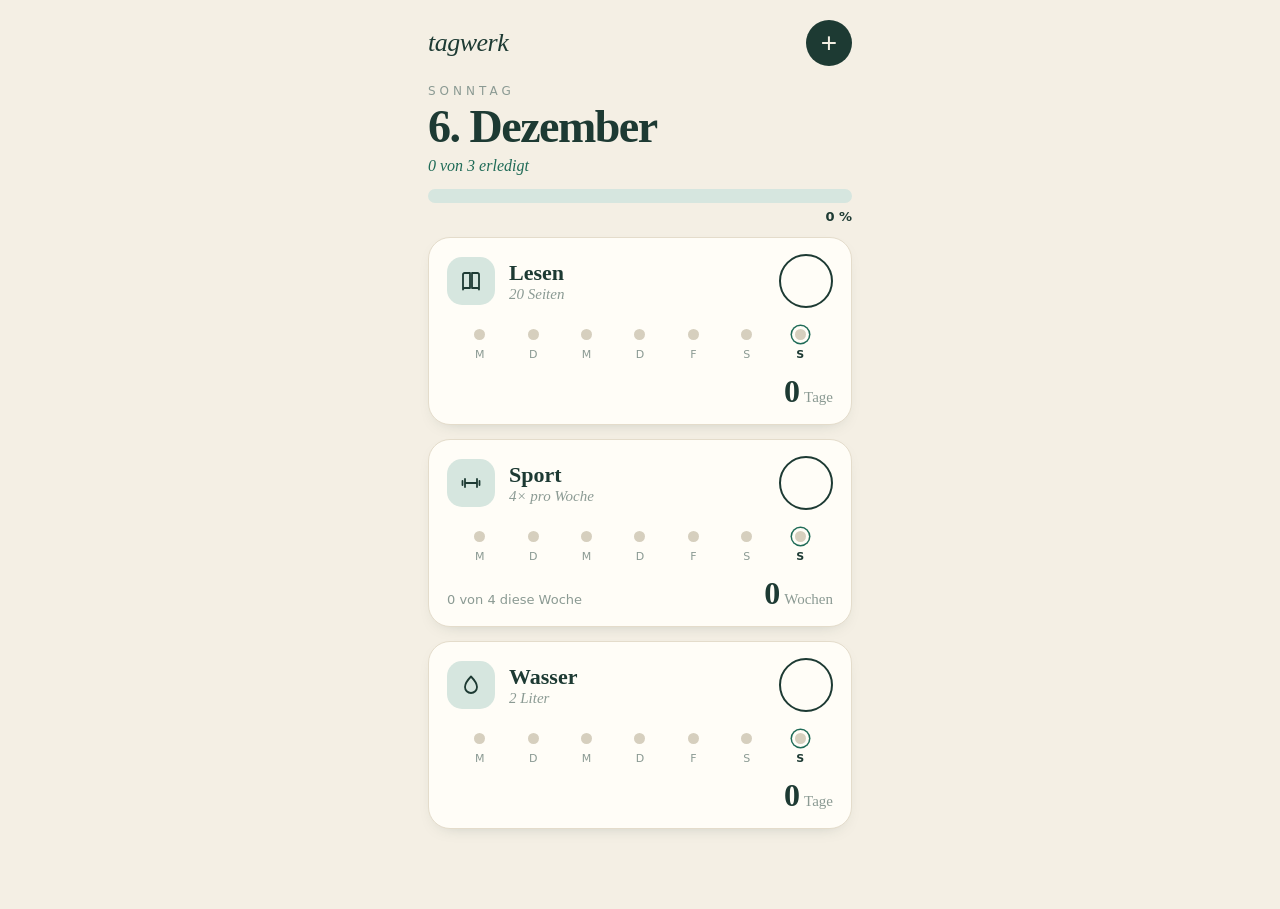
==== index.html @ be9cf5a3 "Erster Prototyp: Tagwerk Gewohnheits-Tagesplaner Co-Authored-By: Claude Sonnet 5.5 <noreply@anthropi" ====
<!doctype html>
<html lang="de">
<head>
  <meta charset="utf-8">
  <meta name="viewport" content="width=device-width, initial-scale=1, viewport-fit=cover">
  <meta name="theme-color" content="#f4efe4">
  <title>Tagwerk</title>
  <link rel="stylesheet" href="styles.css">
</head>
<body>
  <main class="app">
    <header class="top">
      <span class="brand">tagwerk</span>
      <button class="add-btn" id="addBtn" aria-label="Neue Gewohnheit">+</button>
    </header>

    <section class="hero">
      <p class="weekday" id="weekday"></p>
      <h1 class="date" id="date"></h1>
      <p class="status" id="status"></p>
    </section>

    <div class="progress" role="progressbar" aria-valuemin="0" aria-valuemax="100" id="progress">
      <div class="progress-fill" id="progressFill"></div>
      <span class="progress-label" id="progressLabel">0 %</span>
    </div>

    <section class="list" id="list"></section>
    <p class="empty" id="empty" hidden>Noch nichts geplant. Tippe auf +, um deine erste Gewohnheit anzulegen.</p>
  </main>

  <dialog id="dialog">
    <form method="dialog" id="form" class="sheet">
      <h2 id="dialogTitle">Neue Gewohnheit</h2>

      <label>Name
        <input type="text" id="fName" maxlength="28" placeholder="z. B. Lesen" required>
      </label>

      <label>Ziel
        <input type="text" id="fGoal" maxlength="32" placeholder="z. B. 20 Seiten">
      </label>

      <fieldset>
        <legend>Symbol</legend>
        <div class="icons" id="iconPicker"></div>
      </fieldset>

      <label>Wie oft pro Woche?
        <select id="fPerWeek"></select>
      </label>

      <div class="actions">
        <button type="button" class="btn danger" id="deleteBtn">Löschen</button>
        <span class="spacer"></span>
        <button type="button" class="btn" id="cancelBtn">Abbrechen</button>
        <button type="submit" class="btn primary" id="saveBtn">Speichern</button>
      </div>
    </form>
  </dialog>

  <script src="app.js"></script>
</body>
</html>
---- styles.css ----
:root {
  --bg: #f4efe4;
  --card: #fffdf7;
  --ink: #1d3a33;
  --accent: #1f6b57;
  --accent-soft: #d6e6df;
  --muted: #8b9a93;
  --line: #e4dccb;
  --danger: #a4372f;
  --radius: 22px;
  --serif: Georgia, "Times New Roman", serif;
  --sans: system-ui, -apple-system, "Segoe UI", Roboto, sans-serif;
}

* { box-sizing: border-box; }

html, body { margin: 0; }

body {
  background: var(--bg);
  color: var(--ink);
  font-family: var(--sans);
  -webkit-font-smoothing: antialiased;
  min-height: 100vh;
}

.app {
  max-width: 460px;
  margin: 0 auto;
  padding: max(20px, env(safe-area-inset-top)) 18px 80px;
}

.top {
  display: flex;
  align-items: center;
  justify-content: space-between;
  margin-bottom: 18px;
}

.brand {
  font-family: var(--serif);
  font-style: italic;
  font-size: 26px;
  letter-spacing: -0.5px;
}

.add-btn {
  width: 46px;
  height: 46px;
  border-radius: 50%;
  border: none;
  background: var(--ink);
  color: var(--bg);
  font-size: 28px;
  line-height: 1;
  cursor: pointer;
  transition: transform .15s;
}
.add-btn:active { transform: scale(.92); }

.hero { margin-bottom: 14px; }

.weekday {
  margin: 0;
  font-size: 12px;
  letter-spacing: 4px;
  text-transform: uppercase;
  color: var(--muted);
}

.date {
  margin: 2px 0 4px;
  font-family: var(--serif);
  font-size: 46px;
  font-weight: 700;
  letter-spacing: -1.5px;
}

.status {
  margin: 0;
  font-family: var(--serif);
  font-style: italic;
  color: var(--accent);
}

.progress {
  position: relative;
  height: 14px;
  border-radius: 99px;
  background: var(--accent-soft);
  margin: 12px 0 22px;
}

.progress-fill {
  height: 100%;
  width: 0;
  border-radius: 99px;
  background: var(--accent);
  transition: width .45s cubic-bezier(.3, .8, .3, 1);
}

.progress-label {
  position: absolute;
  right: 0;
  top: 20px;
  font-size: 13px;
  font-weight: 700;
}

.list { margin-top: 34px; display: grid; gap: 14px; }

.card {
  background: var(--card);
  border: 1px solid var(--line);
  border-radius: var(--radius);
  padding: 16px 18px 14px;
  box-shadow: 0 6px 18px -12px rgba(29, 58, 51, .35);
}

.card-head {
  display: flex;
  align-items: center;
  gap: 14px;
}

.icon-box {
  width: 48px;
  height: 48px;
  border-radius: 15px;
  background: var(--accent-soft);
  display: grid;
  place-items: center;
  flex: none;
}

.icon-box svg {
  width: 24px;
  height: 24px;
  fill: none;
  stroke: var(--ink);
  stroke-width: 1.8;
  stroke-linecap: round;
  stroke-linejoin: round;
}

.titles {
  flex: 1;
  min-width: 0;
  background: none;
  border: none;
  padding: 0;
  text-align: left;
  font: inherit;
  color: inherit;
  cursor: pointer;
}

.name {
  display: block;
  font-family: var(--serif);
  font-size: 22px;
  font-weight: 700;
  white-space: nowrap;
  overflow: hidden;
  text-overflow: ellipsis;
}

.goal {
  display: block;
  font-family: var(--serif);
  font-style: italic;
  color: var(--muted);
  font-size: 15px;
}

.check {
  width: 54px;
  height: 54px;
  border-radius: 50%;
  border: 2px solid var(--ink);
  background: transparent;
  display: grid;
  place-items: center;
  cursor: pointer;
  flex: none;
  transition: background .2s, transform .15s;
}
.check svg {
  width: 26px;
  height: 26px;
  fill: none;
  stroke: var(--bg);
  stroke-width: 3;
  stroke-linecap: round;
  stroke-linejoin: round;
  opacity: 0;
  transition: opacity .15s;
}
.check.on { background: var(--ink); }
.check.on svg { opacity: 1; }
.check:active { transform: scale(.9); }

.week {
  display: grid;
  grid-template-columns: repeat(7, 1fr);
  margin: 16px 6px 0;
}

.day {
  display: grid;
  grid-template-rows: 20px auto;
  align-items: center;
  justify-items: center;
  gap: 4px;
  background: none;
  border: none;
  padding: 0;
  font: inherit;
  color: var(--muted);
  cursor: pointer;
}
.day:disabled { cursor: default; }

.day .dot {
  width: 11px;
  height: 11px;
  border-radius: 50%;
  background: #d6cfbe;
  transition: all .2s;
}
.day.done .dot { background: var(--ink); width: 15px; height: 15px; }
.day.today .dot {
  box-shadow: 0 0 0 3px var(--card), 0 0 0 4.5px var(--accent);
}
.day.future .dot { width: 7px; height: 7px; opacity: .6; }

.day .lbl { font-size: 11px; text-transform: uppercase; }
.day.today .lbl { color: var(--ink); font-weight: 700; }

.card-foot {
  display: flex;
  align-items: baseline;
  justify-content: space-between;
  margin-top: 12px;
}

.pill {
  font-size: 13px;
  color: var(--muted);
}

.streak {
  font-family: var(--serif);
  font-size: 15px;
  color: var(--muted);
}
.streak b {
  font-size: 32px;
  color: var(--ink);
  margin-right: 4px;
}

.empty {
  text-align: center;
  color: var(--muted);
  font-family: var(--serif);
  font-style: italic;
  margin-top: 60px;
}

/* Dialog */
dialog {
  border: none;
  border-radius: 26px;
  padding: 0;
  width: min(92vw, 420px);
  background: var(--bg);
  color: var(--ink);
  box-shadow: 0 30px 80px -20px rgba(0, 0, 0, .45);
}
dialog::backdrop { background: rgba(29, 58, 51, .45); }

.sheet { padding: 24px; display: grid; gap: 16px; }
.sheet h2 {
  margin: 0;
  font-family: var(--serif);
  font-size: 26px;
}

.sheet label, .sheet legend {
  font-size: 13px;
  font-weight: 600;
  letter-spacing: .3px;
  display: grid;
  gap: 6px;
}

.sheet input[type=text], .sheet select {
  font: inherit;
  padding: 12px 14px;
  border-radius: 14px;
  border: 1px solid var(--line);
  background: var(--card);
  color: var(--ink);
}

fieldset { border: none; padding: 0; margin: 0; }

.icons {
  display: grid;
  grid-template-columns: repeat(4, 1fr);
  gap: 10px;
  margin-top: 6px;
}

.icons label { display: block; }
.icons input { position: absolute; opacity: 0; pointer-events: none; }
.icons .pick {
  height: 52px;
  border-radius: 16px;
  background: var(--card);
  border: 2px solid transparent;
  display: grid;
  place-items: center;
  cursor: pointer;
}
.icons .pick svg {
  width: 24px; height: 24px; fill: none; stroke: var(--ink);
  stroke-width: 1.8; stroke-linecap: round; stroke-linejoin: round;
}
.icons input:checked + .pick {
  border-color: var(--accent);
  background: var(--accent-soft);
}

.actions { display: flex; gap: 8px; align-items: center; margin-top: 4px; }
.spacer { flex: 1; }

.btn {
  font: inherit;
  font-weight: 600;
  padding: 11px 16px;
  border-radius: 99px;
  border: 1px solid var(--line);
  background: transparent;
  color: var(--ink);
  cursor: pointer;
}
.btn.primary { background: var(--ink); color: var(--bg); border-color: var(--ink); }
.btn.danger { color: var(--danger); border-color: transparent; padding-left: 4px; padding-right: 4px; }
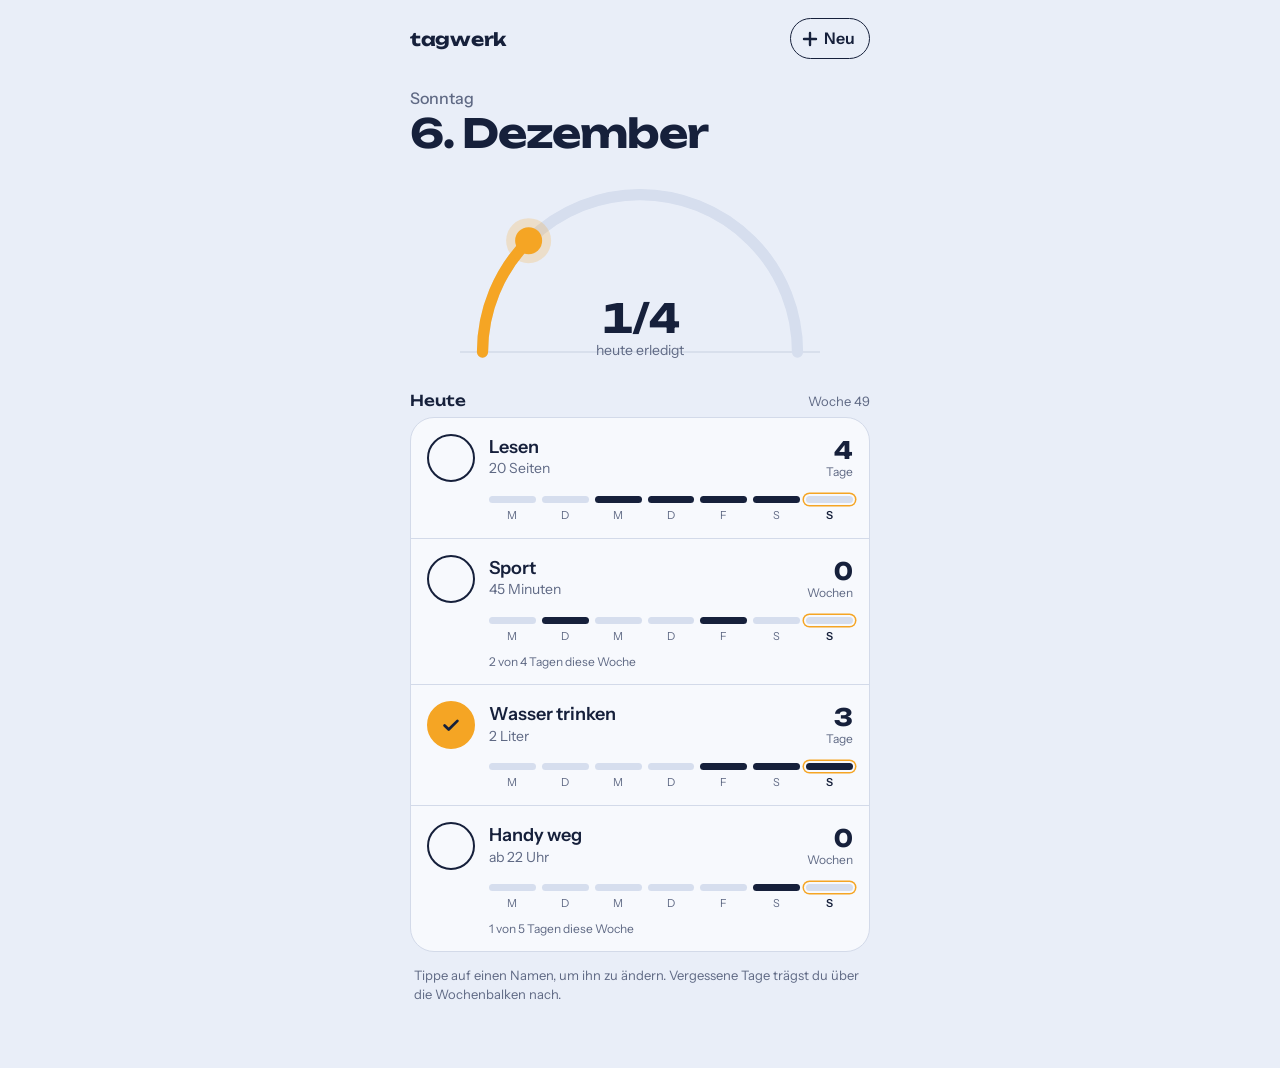
==== commit 09562eef: "Neues Design: Tagesbogen mit wandernder Sonne, alles in einer Datei Co-Authored-By: Claude Opus 5.5 " ====
--- a/index.html
+++ b/index.html
@@ -1,64 +1,449 @@
 <!doctype html>
 <html lang="de">
 <head>
-  <meta charset="utf-8">
-  <meta name="viewport" content="width=device-width, initial-scale=1, viewport-fit=cover">
-  <meta name="theme-color" content="#f4efe4">
-  <title>Tagwerk</title>
-  <link rel="stylesheet" href="styles.css">
+<meta charset="utf-8">
+<meta name="viewport" content="width=device-width, initial-scale=1, viewport-fit=cover">
+<title>Tagwerk</title>
+<meta name="claude:viewport-fit-sides" content="cover">
+<link rel="preconnect" href="https://fonts.googleapis.com">
+<link rel="preconnect" href="https://fonts.gstatic.com" crossorigin>
+<link rel="stylesheet" href="https://fonts.googleapis.com/css2?family=Unbounded:wght@500;700&family=Instrument+Sans:wght@400;500;600&display=swap">
+<style>
+/* Layout: eine schmale Spalte. Oben der Tagesbogen, auf dem die Sonne mit jeder erledigten Gewohnheit weiterwandert, darunter eine ruhige Liste. */
+:root {
+  --sky: #e9eef8;
+  --surface: #f7f9fd;
+  --ink: #16203b;
+  --muted: #5f6984;
+  --line: #d3dae9;
+  --track: #d6deee;
+  --sun: #f5a524;
+  --sun-ink: #16203b;
+  --danger: #b4372b;
+  --display: "Unbounded", "Arial Black", system-ui, sans-serif;
+  --body: "Instrument Sans", system-ui, -apple-system, "Segoe UI", sans-serif;
+  color-scheme: light;
+}
+@media (prefers-color-scheme: dark) {
+  :root:not([data-theme="light"]) {
+    --sky: #0e1428; --surface: #161e38; --ink: #eaeef8; --muted: #949db8;
+    --line: #27305a; --track: #232c4d; --sun: #ffb940; --sun-ink: #1a1404; --danger: #ff8a7a;
+    color-scheme: dark;
+  }
+}
+:root[data-theme="dark"] {
+  --sky: #0e1428; --surface: #161e38; --ink: #eaeef8; --muted: #949db8;
+  --line: #27305a; --track: #232c4d; --sun: #ffb940; --sun-ink: #1a1404; --danger: #ff8a7a;
+  color-scheme: dark;
+}
+
+* { box-sizing: border-box; }
+html, body { margin: 0; }
+body {
+  background: var(--sky);
+  color: var(--ink);
+  font: 400 16px/1.45 var(--body);
+  -webkit-font-smoothing: antialiased;
+  padding-left: max(16px, env(safe-area-inset-left, 0px));
+  padding-right: max(16px, env(safe-area-inset-right, 0px));
+}
+button { font: inherit; color: inherit; }
+:focus-visible { outline: 2px solid var(--sun); outline-offset: 3px; border-radius: 8px; }
+
+.app {
+  max-width: 460px;
+  margin: 0 auto;
+  padding-block: max(18px, env(safe-area-inset-top, 0px)) 64px;
+}
+
+.top { display: flex; align-items: center; justify-content: space-between; gap: 12px; }
+.brand { font: 700 18px/1 var(--display); letter-spacing: -0.3px; }
+.add {
+  display: inline-flex; align-items: center; gap: 6px;
+  border: 1.5px solid var(--ink); background: transparent;
+  border-radius: 99px; padding: 8px 14px 8px 11px; font-weight: 600; cursor: pointer;
+}
+.add svg { width: 16px; height: 16px; stroke: currentColor; stroke-width: 2.4; stroke-linecap: round; }
+
+/* Tagesbogen */
+.day-head { margin-top: 28px; }
+.weekday { margin: 0; color: var(--muted); font-weight: 500; }
+.date { margin: 2px 0 0; font: 700 clamp(30px, 9vw, 40px)/1.05 var(--display); letter-spacing: -1px; text-wrap: balance; }
+
+.arc { position: relative; margin: 18px auto 4px; max-width: 360px; }
+.arc svg { display: block; width: 100%; height: auto; overflow: visible; }
+.arc .horizon { stroke: var(--line); stroke-width: 1.5; }
+.arc .track { fill: none; stroke: var(--track); stroke-width: 10; stroke-linecap: round; }
+.arc .fill { fill: none; stroke: var(--sun); stroke-width: 10; stroke-linecap: round; }
+.arc .halo { fill: var(--sun); opacity: .22; }
+.arc .core { fill: var(--sun); }
+.arc .rays line { stroke: var(--sun); stroke-width: 3; stroke-linecap: round; }
+.arc .rays { transform-box: fill-box; transform-origin: center; transform: scale(0); opacity: 0; transition: transform .6s cubic-bezier(.2, 1.6, .4, 1), opacity .3s; }
+.complete .arc .rays { transform: scale(1); opacity: 1; }
+
+.score {
+  position: absolute; left: 0; right: 0; bottom: 6px;
+  text-align: center; display: grid; gap: 2px;
+}
+.score b { font: 700 40px/1 var(--display); letter-spacing: -1px; font-variant-numeric: tabular-nums; }
+.score span { color: var(--muted); font-size: 14px; }
+
+/* Liste */
+.list-head { display: flex; justify-content: space-between; align-items: baseline; margin: 26px 0 6px; }
+.list-head h2 { margin: 0; font: 500 15px/1.2 var(--display); }
+.list-head p { margin: 0; color: var(--muted); font-size: 13px; }
+
+.habits { list-style: none; margin: 0; padding: 0; background: var(--surface); border-radius: 24px; border: 1px solid var(--line); }
+.habit {
+  display: grid;
+  grid-template-columns: 48px minmax(0, 1fr) auto;
+  column-gap: 14px; row-gap: 10px;
+  align-items: center;
+  padding: 16px 16px 14px;
+}
+.habit + .habit { border-top: 1px solid var(--line); }
+
+.tick {
+  width: 48px; height: 48px; border-radius: 50%;
+  border: 2px solid var(--ink); background: transparent; cursor: pointer;
+  display: grid; place-items: center;
+  transition: background-color .2s, border-color .2s, transform .12s;
+}
+.tick svg { width: 22px; height: 22px; fill: none; stroke: var(--sun-ink); stroke-width: 3; stroke-linecap: round; stroke-linejoin: round; stroke-dasharray: 24; stroke-dashoffset: 24; transition: stroke-dashoffset .25s ease-out .05s; }
+.tick[aria-pressed="true"] { background: var(--sun); border-color: var(--sun); }
+.tick[aria-pressed="true"] svg { stroke-dashoffset: 0; }
+.tick:active { transform: scale(.9); }
+
+.meta { min-width: 0; border: 0; background: none; padding: 0; text-align: left; cursor: pointer; }
+.h-name { display: block; font-weight: 600; font-size: 18px; line-height: 1.2; overflow: hidden; text-overflow: ellipsis; white-space: nowrap; }
+.h-goal { display: block; color: var(--muted); font-size: 14px; overflow: hidden; text-overflow: ellipsis; white-space: nowrap; }
+
+.streak { text-align: right; line-height: 1; }
+.streak b { display: block; font: 700 24px/1 var(--display); font-variant-numeric: tabular-nums; }
+.streak span { font-size: 12px; color: var(--muted); }
+
+.days { grid-column: 2 / 4; display: grid; grid-template-columns: repeat(7, 1fr); gap: 6px; }
+.d {
+  border: 0; background: none; padding: 4px 0 0; cursor: pointer;
+  display: grid; gap: 5px; justify-items: stretch; text-align: center;
+}
+.d i { display: block; height: 7px; border-radius: 4px; background: var(--track); transition: background-color .2s; }
+.d span { font-size: 11px; color: var(--muted); }
+.d.done i { background: var(--ink); }
+.d.today span { color: var(--ink); font-weight: 600; }
+.d.today i { box-shadow: 0 0 0 2px var(--surface), 0 0 0 3.5px var(--sun); }
+.d:disabled { cursor: default; }
+.d:disabled i { opacity: .45; }
+.week-note { grid-column: 2 / 4; margin: -2px 0 0; font-size: 12px; color: var(--muted); }
+
+.empty { text-align: center; padding: 36px 20px; color: var(--muted); }
+.hint { margin: 14px 4px 0; font-size: 13px; color: var(--muted); }
+
+/* Bearbeiten */
+dialog {
+  border: 0; padding: 0; margin: auto auto 0; width: 100%; max-width: 460px;
+  background: var(--surface); color: var(--ink);
+  border-radius: 26px 26px 0 0;
+}
+@media (min-width: 560px) { dialog { margin: auto; border-radius: 26px; } }
+dialog::backdrop { background: rgba(10, 14, 30, .5); }
+.sheet {
+  display: grid; gap: 16px;
+  padding: 22px max(20px, env(safe-area-inset-right, 0px)) max(22px, env(safe-area-inset-bottom, 0px)) max(20px, env(safe-area-inset-left, 0px));
+}
+.sheet h2 { margin: 0; font: 700 22px/1.2 var(--display); }
+.field { display: grid; gap: 6px; font-weight: 600; font-size: 14px; }
+.field input {
+  font: inherit; font-weight: 400; font-size: 16px;
+  padding: 12px 14px; border-radius: 14px; border: 1.5px solid var(--line);
+  background: var(--sky); color: var(--ink);
+}
+.field input:focus { outline: none; border-color: var(--sun); }
+fieldset { border: 0; margin: 0; padding: 0; }
+legend { font-weight: 600; font-size: 14px; padding: 0; margin-bottom: 6px; }
+.freq { display: grid; grid-template-columns: repeat(7, 1fr); gap: 6px; }
+.freq input { position: absolute; opacity: 0; pointer-events: none; }
+.freq span {
+  display: grid; place-items: center; height: 42px; border-radius: 12px;
+  border: 1.5px solid var(--line); font-weight: 600; cursor: pointer; font-variant-numeric: tabular-nums;
+}
+.freq input:checked + span { background: var(--ink); color: var(--surface); border-color: var(--ink); }
+.freq input:focus-visible + span { outline: 2px solid var(--sun); outline-offset: 2px; }
+.freq-note { margin: 6px 0 0; font-size: 13px; color: var(--muted); }
+
+.actions { display: flex; align-items: center; gap: 8px; flex-wrap: wrap; }
+.actions .grow { flex: 1; }
+.btn { border-radius: 99px; padding: 11px 18px; font-weight: 600; cursor: pointer; border: 1.5px solid var(--line); background: transparent; }
+.btn.primary { background: var(--ink); color: var(--surface); border-color: var(--ink); }
+.btn.delete { border-color: transparent; color: var(--danger); padding-inline: 6px; }
+
+@media (prefers-reduced-motion: reduce) {
+  *, *::before, *::after { transition-duration: 0s !important; }
+}
+</style>
 </head>
 <body>
-  <main class="app">
-    <header class="top">
-      <span class="brand">tagwerk</span>
-      <button class="add-btn" id="addBtn" aria-label="Neue Gewohnheit">+</button>
-    </header>
-
-    <section class="hero">
-      <p class="weekday" id="weekday"></p>
-      <h1 class="date" id="date"></h1>
-      <p class="status" id="status"></p>
-    </section>
-
-    <div class="progress" role="progressbar" aria-valuemin="0" aria-valuemax="100" id="progress">
-      <div class="progress-fill" id="progressFill"></div>
-      <span class="progress-label" id="progressLabel">0 %</span>
+<main class="app" id="app">
+  <header class="top">
+    <span class="brand">tagwerk</span>
+    <button class="add" id="addBtn" type="button">
+      <svg viewBox="0 0 16 16" aria-hidden="true"><path d="M8 2v12M2 8h12"/></svg>Neu
+    </button>
+  </header>
+
+  <section class="day-head">
+    <p class="weekday" id="weekday"></p>
+    <h1 class="date" id="date"></h1>
+  </section>
+
+  <div class="arc" aria-hidden="true">
+    <svg viewBox="0 0 320 172">
+      <line class="horizon" x1="0" y1="160" x2="320" y2="160"/>
+      <path class="track" d="M20 160 A140 140 0 0 1 300 160" pathLength="100"/>
+      <path class="fill" id="arcFill" d="M20 160 A140 140 0 0 1 300 160" pathLength="100" stroke-dasharray="0 100"/>
+      <g id="sun" transform="translate(20 160)">
+        <g class="rays">
+          <line x1="0" y1="-24" x2="0" y2="-31"/><line x1="0" y1="24" x2="0" y2="31"/>
+          <line x1="-24" y1="0" x2="-31" y2="0"/><line x1="24" y1="0" x2="31" y2="0"/>
+          <line x1="17" y1="17" x2="22" y2="22"/><line x1="-17" y1="-17" x2="-22" y2="-22"/>
+          <line x1="17" y1="-17" x2="22" y2="-22"/><line x1="-17" y1="17" x2="-22" y2="22"/>
+        </g>
+        <circle class="halo" r="20"/>
+        <circle class="core" r="12"/>
+      </g>
+    </svg>
+    <div class="score"><b id="score">0/0</b><span id="scoreNote"></span></div>
+  </div>
+
+  <div class="list-head">
+    <h2>Heute</h2>
+    <p id="weekLabel"></p>
+  </div>
+  <ul class="habits" id="list"></ul>
+  <p class="hint" id="hint">Tippe auf einen Namen, um ihn zu ändern. Vergessene Tage trägst du über die Wochenbalken nach.</p>
+</main>
+
+<dialog id="sheet" aria-labelledby="sheetTitle">
+  <form class="sheet" id="form">
+    <h2 id="sheetTitle">Neue Gewohnheit</h2>
+    <label class="field">Name
+      <input id="fName" type="text" maxlength="28" placeholder="Lesen" autocomplete="off" required>
+    </label>
+    <label class="field">Ziel
+      <input id="fGoal" type="text" maxlength="32" placeholder="20 Seiten" autocomplete="off">
+    </label>
+    <fieldset>
+      <legend>Tage pro Woche</legend>
+      <div class="freq" id="freq"></div>
+      <p class="freq-note" id="freqNote"></p>
+    </fieldset>
+    <div class="actions">
+      <button class="btn delete" id="deleteBtn" type="button">Löschen</button>
+      <span class="grow"></span>
+      <button class="btn" id="cancelBtn" type="button">Abbrechen</button>
+      <button class="btn primary" id="saveBtn" type="submit">Speichern</button>
     </div>
-
-    <section class="list" id="list"></section>
-    <p class="empty" id="empty" hidden>Noch nichts geplant. Tippe auf +, um deine erste Gewohnheit anzulegen.</p>
-  </main>
-
-  <dialog id="dialog">
-    <form method="dialog" id="form" class="sheet">
-      <h2 id="dialogTitle">Neue Gewohnheit</h2>
-
-      <label>Name
-        <input type="text" id="fName" maxlength="28" placeholder="z. B. Lesen" required>
-      </label>
-
-      <label>Ziel
-        <input type="text" id="fGoal" maxlength="32" placeholder="z. B. 20 Seiten">
-      </label>
-
-      <fieldset>
-        <legend>Symbol</legend>
-        <div class="icons" id="iconPicker"></div>
-      </fieldset>
-
-      <label>Wie oft pro Woche?
-        <select id="fPerWeek"></select>
-      </label>
-
-      <div class="actions">
-        <button type="button" class="btn danger" id="deleteBtn">Löschen</button>
-        <span class="spacer"></span>
-        <button type="button" class="btn" id="cancelBtn">Abbrechen</button>
-        <button type="submit" class="btn primary" id="saveBtn">Speichern</button>
-      </div>
-    </form>
-  </dialog>
-
-  <script src="app.js"></script>
+  </form>
+</dialog>
+
+<script>
+(function () {
+  'use strict';
+
+  var KEY = 'tagwerk.v2';
+  var DAYS = ['Montag', 'Dienstag', 'Mittwoch', 'Donnerstag', 'Freitag', 'Samstag', 'Sonntag'];
+  var SHORT = ['M', 'D', 'M', 'D', 'F', 'S', 'S'];
+  var MONTHS = ['Januar', 'Februar', 'März', 'April', 'Mai', 'Juni', 'Juli', 'August', 'September', 'Oktober', 'November', 'Dezember'];
+  var reduceMotion = window.matchMedia && window.matchMedia('(prefers-reduced-motion: reduce)').matches;
+
+  /* Datum */
+  function pad(n) { return (n < 10 ? '0' : '') + n; }
+  function iso(d) { return d.getFullYear() + '-' + pad(d.getMonth() + 1) + '-' + pad(d.getDate()); }
+  function day0(d) { var x = new Date(d); x.setHours(0, 0, 0, 0); return x; }
+  function add(d, n) { var x = new Date(d); x.setDate(x.getDate() + n); return x; }
+  function monday(d) { var x = day0(d); return add(x, -((x.getDay() + 6) % 7)); }
+  function weekNo(d) {
+    var t = day0(d); t.setDate(t.getDate() + 3 - ((t.getDay() + 6) % 7));
+    var j = new Date(t.getFullYear(), 0, 4);
+    return 1 + Math.round(((t - j) / 864e5 - 3 + ((j.getDay() + 6) % 7)) / 7);
+  }
+
+  /* Daten */
+  function uid() { return 'h' + Date.now().toString(36) + Math.random().toString(36).slice(2, 6); }
+  function past(list) { var t = day0(new Date()); return list.map(function (n) { return iso(add(t, -n)); }); }
+  function seed() {
+    return [
+      { id: uid(), name: 'Lesen', goal: '20 Seiten', perWeek: 7, done: past([1, 2, 3, 4]) },
+      { id: uid(), name: 'Sport', goal: '45 Minuten', perWeek: 4, done: past([2, 5, 7, 9, 11]) },
+      { id: uid(), name: 'Wasser trinken', goal: '2 Liter', perWeek: 7, done: past([0, 1, 2]) },
+      { id: uid(), name: 'Handy weg', goal: 'ab 22 Uhr', perWeek: 5, done: past([1]) }
+    ];
+  }
+  function load() {
+    try {
+      var raw = localStorage.getItem(KEY);
+      if (raw) { var p = JSON.parse(raw); if (Array.isArray(p)) return p; }
+    } catch (e) {}
+    return seed();
+  }
+  function save() { try { localStorage.setItem(KEY, JSON.stringify(habits)); } catch (e) {} }
+  var habits = load();
+
+  /* Logik */
+  function has(h, d) { return h.done.indexOf(d) !== -1; }
+  function flip(h, d) { var i = h.done.indexOf(d); if (i < 0) h.done.push(d); else h.done.splice(i, 1); }
+  function countWeek(h, mon) { var c = 0; for (var i = 0; i < 7; i++) if (has(h, iso(add(mon, i)))) c++; return c; }
+  function streak(h) {
+    var t = day0(new Date()), n = 0;
+    if (h.perWeek >= 7) {
+      var d = has(h, iso(t)) ? t : add(t, -1);
+      while (has(h, iso(d)) && n < 3650) { n++; d = add(d, -1); }
+      return { n: n, unit: n === 1 ? 'Tag' : 'Tage' };
+    }
+    var w = monday(t);
+    if (countWeek(h, w) >= h.perWeek) n++;
+    w = add(w, -7);
+    while (countWeek(h, w) >= h.perWeek && n < 520) { n++; w = add(w, -7); }
+    return { n: n, unit: n === 1 ? 'Woche' : 'Wochen' };
+  }
+  function dueToday(h) {
+    var t = iso(day0(new Date()));
+    return h.perWeek >= 7 || has(h, t) || countWeek(h, monday(new Date())) < h.perWeek;
+  }
+
+  /* Sonne */
+  var shown = 0, anim = null;
+  function placeSun(p) {
+    var a = Math.PI * (1 - p);
+    var x = 160 + 140 * Math.cos(a), y = 160 - 140 * Math.sin(a);
+    document.getElementById('sun').setAttribute('transform', 'translate(' + x.toFixed(2) + ' ' + y.toFixed(2) + ')');
+    document.getElementById('arcFill').setAttribute('stroke-dasharray', (p * 100).toFixed(2) + ' 100');
+  }
+  function moveSun(target) {
+    if (anim) cancelAnimationFrame(anim);
+    if (reduceMotion) { shown = target; placeSun(target); return; }
+    var from = shown, start = null, dur = 700;
+    function step(ts) {
+      if (start === null) start = ts;
+      var k = Math.min(1, (ts - start) / dur), e = 1 - Math.pow(1 - k, 3);
+      shown = from + (target - from) * e;
+      placeSun(shown);
+      if (k < 1) anim = requestAnimationFrame(step);
+    }
+    anim = requestAnimationFrame(step);
+  }
+
+  /* Anzeige */
+  var $ = function (id) { return document.getElementById(id); };
+  function esc(s) { return String(s).replace(/[&<>"']/g, function (c) { return { '&': '&amp;', '<': '&lt;', '>': '&gt;', '"': '&quot;', "'": '&#39;' }[c]; }); }
+
+  function row(h) {
+    var t = day0(new Date()), ti = iso(t), mon = monday(t), s = streak(h);
+    var cells = '';
+    for (var i = 0; i < 7; i++) {
+      var d = add(mon, i), di = iso(d), fut = d > t;
+      var cls = 'd' + (has(h, di) ? ' done' : '') + (di === ti ? ' today' : '');
+      cells += '<button type="button" class="' + cls + '" data-id="' + h.id + '" data-date="' + di + '"' + (fut ? ' disabled' : '') +
+        ' aria-label="' + DAYS[i] + (has(h, di) ? ', erledigt' : ', offen') + '"><i></i><span>' + SHORT[i] + '</span></button>';
+    }
+    var note = h.perWeek < 7 ? '<p class="week-note">' + countWeek(h, mon) + ' von ' + h.perWeek + ' Tagen diese Woche</p>' : '';
+    var on = has(h, ti);
+    return '<li class="habit">' +
+      '<button type="button" class="tick" data-tick="' + h.id + '" aria-pressed="' + on + '" aria-label="' + esc(h.name) + ' heute erledigt">' +
+        '<svg viewBox="0 0 24 24"><path d="M5 12.5l4.5 4.5L19 7.5"/></svg></button>' +
+      '<button type="button" class="meta" data-edit="' + h.id + '"><span class="h-name">' + esc(h.name) + '</span>' +
+        '<span class="h-goal">' + esc(h.goal || (h.perWeek >= 7 ? 'täglich' : h.perWeek + ' Tage pro Woche')) + '</span></button>' +
+      '<div class="streak"><b>' + s.n + '</b><span>' + s.unit + '</span></div>' +
+      '<div class="days">' + cells + '</div>' + note +
+    '</li>';
+  }
+
+  function render() {
+    var now = new Date();
+    $('weekday').textContent = DAYS[(now.getDay() + 6) % 7];
+    $('date').textContent = now.getDate() + '. ' + MONTHS[now.getMonth()];
+    $('weekLabel').textContent = 'Woche ' + weekNo(now);
+
+    var t = iso(day0(now)), due = 0, done = 0;
+    habits.forEach(function (h) { if (dueToday(h)) { due++; if (has(h, t)) done++; } });
+
+    if (habits.length) {
+      $('list').innerHTML = habits.map(row).join('');
+      $('hint').hidden = false;
+    } else {
+      $('list').innerHTML = '<li class="empty">Noch keine Gewohnheiten. Lege mit „Neu“ die erste an, zum Beispiel 10 Minuten Lesen.</li>';
+      $('hint').hidden = true;
+    }
+
+    $('score').textContent = done + '/' + due;
+    var complete = due > 0 && done === due;
+    $('scoreNote').textContent = due === 0 ? 'heute nichts geplant' : complete ? 'Tag geschafft' : 'heute erledigt';
+    $('app').classList.toggle('complete', complete);
+    moveSun(due ? done / due : 0);
+  }
+
+  function find(id) { for (var i = 0; i < habits.length; i++) if (habits[i].id === id) return habits[i]; return null; }
+
+  $('list').addEventListener('click', function (e) {
+    var b = e.target.closest('button'); if (!b) return;
+    var h;
+    if (b.dataset.tick) { h = find(b.dataset.tick); if (h) { flip(h, iso(day0(new Date()))); save(); render(); } }
+    else if (b.dataset.date && !b.disabled) { h = find(b.dataset.id); if (h) { flip(h, b.dataset.date); save(); render(); } }
+    else if (b.dataset.edit) { open(find(b.dataset.edit)); }
+  });
+
+  /* Bearbeiten */
+  var sheet = $('sheet'), editing = null, armed = false;
+  (function () {
+    var html = '';
+    for (var n = 1; n <= 7; n++) html += '<label><input type="radio" name="freq" id="freq' + n + '" value="' + n + '"><span>' + n + '</span></label>';
+    $('freq').innerHTML = html;
+  })();
+  function freqNote() {
+    var c = document.querySelector('input[name=freq]:checked');
+    var n = c ? +c.value : 7;
+    $('freqNote').textContent = n === 7 ? 'Jeden Tag' : n === 1 ? 'Einmal pro Woche' : n + ' Tage pro Woche, du wählst welche';
+  }
+  $('freq').addEventListener('change', freqNote);
+
+  function disarm() { armed = false; $('deleteBtn').textContent = 'Löschen'; }
+  function open(h) {
+    editing = h || null; disarm();
+    $('sheetTitle').textContent = h ? 'Gewohnheit bearbeiten' : 'Neue Gewohnheit';
+    $('saveBtn').textContent = h ? 'Speichern' : 'Hinzufügen';
+    $('fName').value = h ? h.name : '';
+    $('fGoal').value = h ? (h.goal || '') : '';
+    $('freq' + (h ? h.perWeek : 7)).checked = true;
+    freqNote();
+    $('deleteBtn').hidden = !h;
+    sheet.showModal();
+    if (!h) $('fName').focus();
+  }
+  $('addBtn').addEventListener('click', function () { open(null); });
+  $('cancelBtn').addEventListener('click', function () { sheet.close(); });
+  sheet.addEventListener('click', function (e) { if (e.target === sheet) sheet.close(); });
+
+  $('deleteBtn').addEventListener('click', function () {
+    if (!editing) return;
+    if (!armed) { armed = true; this.textContent = 'Wirklich löschen?'; return; }
+    var id = editing.id;
+    habits = habits.filter(function (h) { return h.id !== id; });
+    save(); sheet.close(); render();
+  });
+
+  $('form').addEventListener('submit', function (e) {
+    e.preventDefault();
+    var name = $('fName').value.trim(); if (!name) { $('fName').focus(); return; }
+    var goal = $('fGoal').value.trim();
+    var per = +document.querySelector('input[name=freq]:checked').value || 7;
+    if (editing) { editing.name = name; editing.goal = goal; editing.perWeek = per; }
+    else habits.push({ id: uid(), name: name, goal: goal, perWeek: per, done: [] });
+    save(); sheet.close(); render();
+  });
+
+  render();
+  document.addEventListener('visibilitychange', function () { if (!document.hidden) render(); });
+})();
+</script>
 </body>
 </html>
